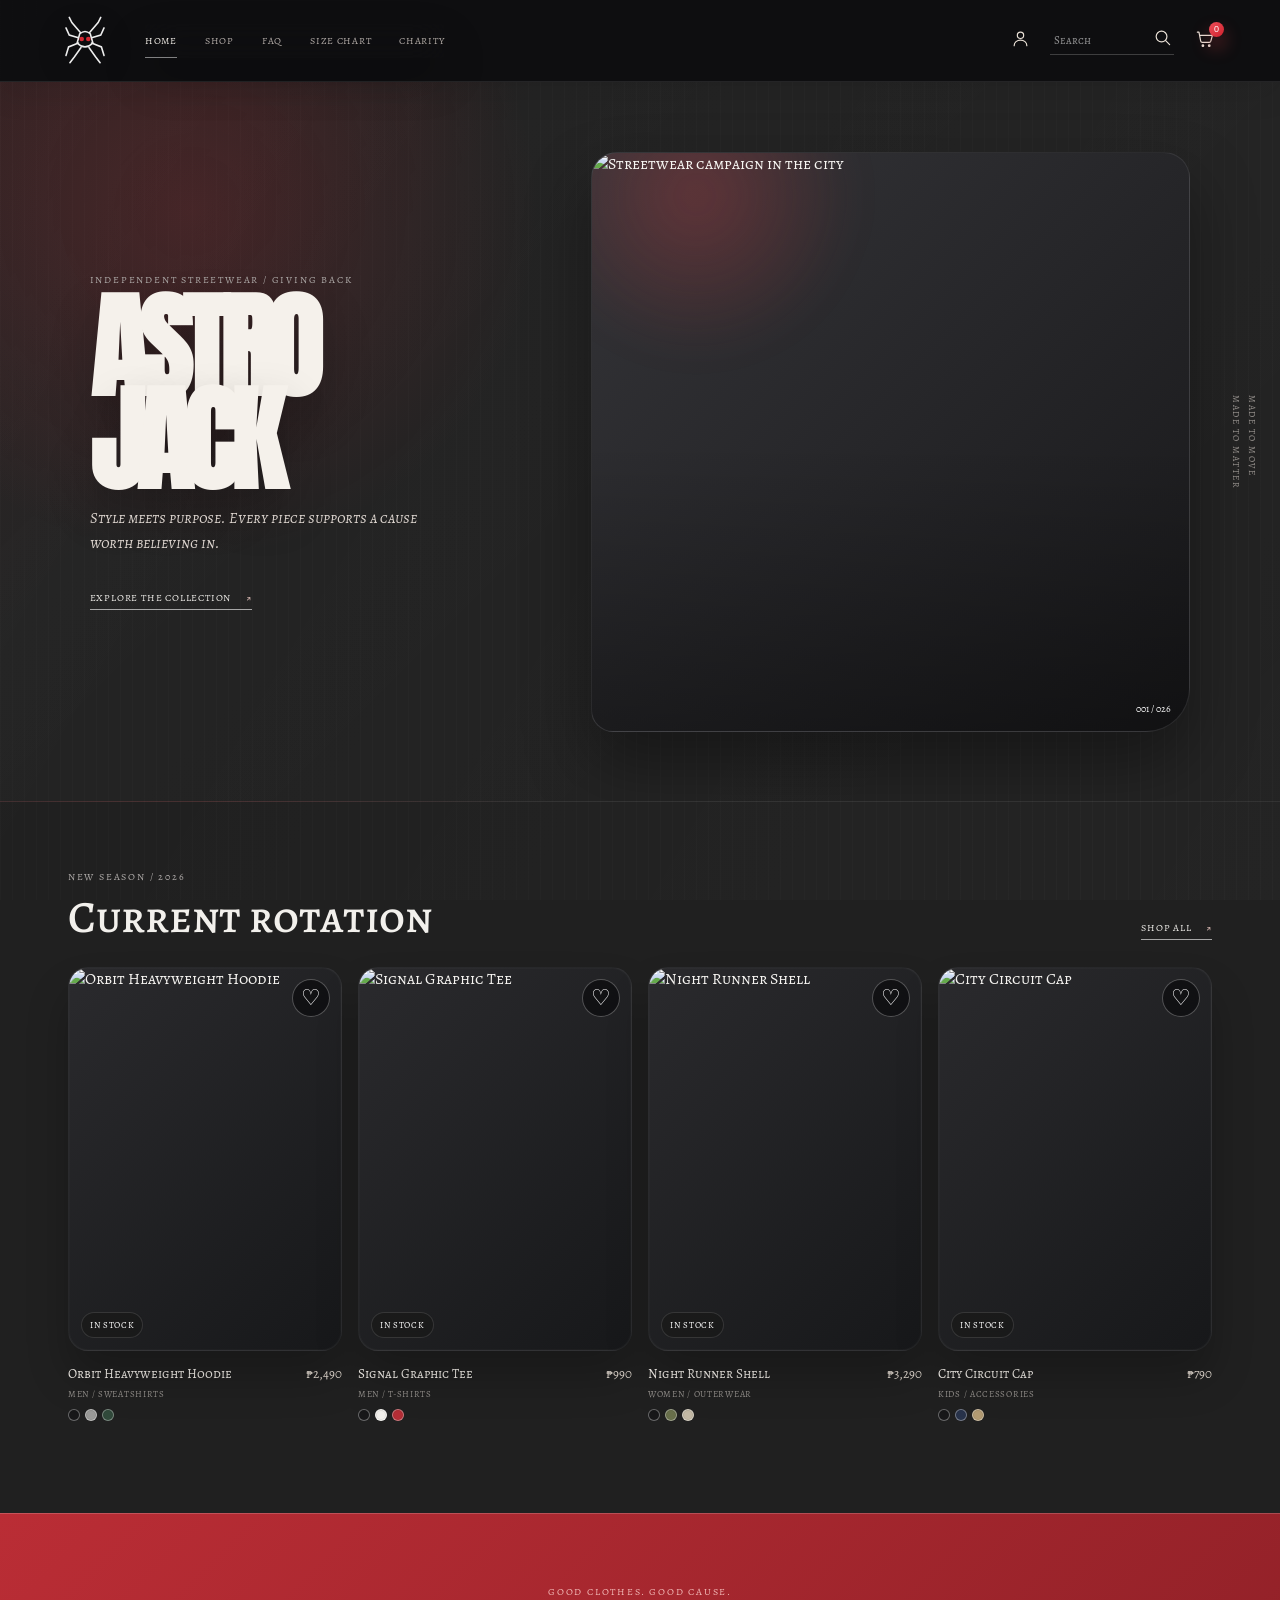
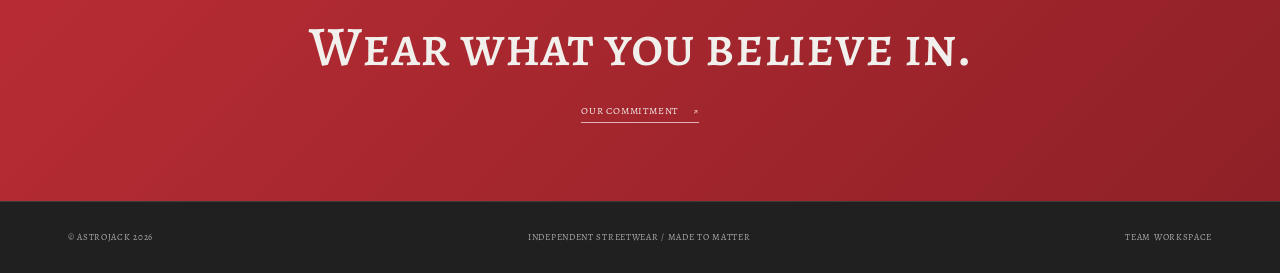
==== astrojack-storefront/index.html @ 06114959 "Add Astrojack storefront under dedicated folder Preserve the existing main-branch app while adding t" ====
<!DOCTYPE html>
<html lang="en">
<head>
  <meta charset="UTF-8">
  <meta name="viewport" content="width=device-width, initial-scale=1.0">
  <meta name="theme-color" content="#171719">
  <title>Astrojack — Independent streetwear</title>
  <link rel="preconnect" href="https://fonts.googleapis.com">
  <link rel="preconnect" href="https://fonts.gstatic.com" crossorigin>
  <link href="https://fonts.googleapis.com/css2?family=Alegreya+SC:ital,wght@0,400;0,500;0,700;1,400;1,500&family=Anton&display=swap" rel="stylesheet">
  <link rel="stylesheet" href="style.css">
</head>
<body data-app-mode="customer">
  <div id="app"></div>
  <script src="script.js"></script>
</body>
</html>
---- astrojack-storefront/style.css ----
/* ═══════════════════════════════════════════════════
   ASTROJACK — style.css
   Font: Alegreya SC (Google Fonts) + Anton (headings)
   Layout: refined contemporary storefront styling
═══════════════════════════════════════════════════ */

:root {
  --bg: #0d0d0f;
  --bg-deep: #08090a;
  --panel: rgba(24, 24, 26, 0.9);
  --panel-strong: #1a1a1c;
  --panel-soft: #212124;
  --line: rgba(255, 255, 255, 0.09);
  --line-strong: rgba(255, 255, 255, 0.18);
  --text: #f5f1eb;
  --muted: #b3aca7;
  --muted-strong: #e9e0d6;
  --accent: #de3e44;
  --accent-soft: #f1b7b0;
  --chip: #2b2a2d;
  --shadow: rgba(0, 0, 0, 0.35);
  --glow: rgba(222, 62, 68, 0.22);
}

/* ── RESET ──────────────────────────────────────── */
*, *::before, *::after {
  box-sizing: border-box;
  margin: 0;
  padding: 0;
}

html {
  scroll-behavior: smooth;
}

body {
  background:
    radial-gradient(circle at 12% 0%, rgba(222, 62, 68, 0.18), transparent 26%),
    radial-gradient(circle at 86% 12%, rgba(255,255,255,0.08), transparent 18%),
    linear-gradient(180deg, #0b0c0f 0%, #141517 36%, #111214 100%);
  color: var(--text);
  font-family: 'Alegreya SC', Georgia, serif;
  overflow-x: hidden;
}

img {
  display: block;
  max-width: 100%;
}

a {
  color: inherit;
  text-decoration: none;
}

button, input, select, textarea {
  font: inherit;
}

button:focus-visible, input:focus-visible, select:focus-visible, textarea:focus-visible {
  outline: 2px solid rgba(255,255,255,0.9);
  outline-offset: 3px;
}

body::before {
  content: "";
  position: fixed;
  inset: 0;
  background:
    linear-gradient(120deg, rgba(255,255,255,0.02), transparent 30%, rgba(255,255,255,0.02)),
    repeating-linear-gradient(
      90deg,
      rgba(255,255,255,0.015),
      rgba(255,255,255,0.015) 1px,
      transparent 1px,
      transparent 12px
    );
  pointer-events: none;
  mix-blend-mode: screen;
}

/* ── NAV ─────────────────────────────────────────
   Fixed bar, inner content centred at 1438px.     */
nav {
  position: fixed;
  inset: 0 0 auto 0;
  z-index: 999;
  background: rgba(16, 16, 18, 0.82);
  backdrop-filter: blur(18px);
  -webkit-backdrop-filter: blur(18px);
  border-bottom: 1px solid rgba(255,255,255,0.06);
  box-shadow: 0 20px 45px rgba(0, 0, 0, 0.18);
  height: 110px;
  display: flex;
  align-items: center;
  justify-content: center;
}

.nav-inner {
  width: 100%;
  max-width: 1438px;
  padding: 0 clamp(16px, 3vw, 48px);
  display: flex;
  align-items: center;
  gap: clamp(8px, 1.5vw, 24px);
}

/* Rabbit SVG logo */
.nav-logo { flex-shrink: 0; line-height: 0; }
.rabbit   { width: clamp(52px, 5.5vw, 76px); height: auto; }

/* Nav links */
.nav-links {
  display: flex;
  align-items: center;
  gap: clamp(8px, 1.8vw, 32px);
  list-style: none;
  margin-left: clamp(8px, 2vw, 28px);
}

.nav-links a {
  color: #d0d0d0;
  text-decoration: none;
  font-family: 'Alegreya SC', serif;
  font-weight: 500;
  font-size: clamp(11px, 0.95vw, 13px);
  letter-spacing: 0.06em;
  text-transform: uppercase;
  white-space: nowrap;
  transition: color 0.18s;
}

.nav-links a:hover { color: #fff; }

/* Gap between FAQ and Size Chart (matches design) */
.nl-gap { margin-left: clamp(4px, 1.5vw, 20px); }

/* Nav icons */
.nav-icons {
  display: flex;
  align-items: center;
  gap: 18px;
  margin-left: auto;
}

.nav-icons svg {
  width: 21px;
  height: 21px;
  stroke: #bbb;
  fill: none;
  stroke-width: 1.6;
  stroke-linecap: round;
  stroke-linejoin: round;
  cursor: pointer;
  transition: stroke 0.18s;
}

.nav-icons svg:hover { stroke: #fff; }

/* ── PAGE 1 — HERO ───────────────────────────────
   Full viewport. Text top-left. Socials bottom-right. */
.p-hero {
  min-height: 100dvh;
  background: #2b2b2b;
  display: flex;
  flex-direction: column;
  padding-top: 110px;
}

.hero-body {
  flex: 1;
  display: flex;
  flex-direction: column;
  justify-content: flex-start;
  align-items: flex-start;
  width: 100%;
  max-width: 1438px;
  margin: 0 auto;
  padding: clamp(26px, 4vh, 52px) clamp(20px, 3.5vw, 64px) 0;
}

/* ASTROJACK heading */
.site-title {
  font-family: 'Anton', sans-serif;
  font-size: clamp(74px, 12vw, 430px);
  letter-spacing: -0.08em;
  color: #ffffff;
  text-transform: uppercase;
  line-height: 0.72;
  margin: 0 0 18px;
  text-shadow: 0 18px 32px rgba(0,0,0,0.22);
  width: 100%;
  max-width: 1200px;
  filter: drop-shadow(0 0 18px rgba(255,255,255,0.06));
}

/* Italic body copy */
.tagline {
  font-family: 'Alegreya SC', serif;
  font-style: italic;
  font-weight: 400;
  font-size: clamp(11px, 1vw, 13px);
  color: #c0c0c0;
  line-height: 1.85;
  max-width: 430px;
  letter-spacing: 0.03em;
  margin: 0 0 clamp(18px, 3vh, 36px);
  opacity: 0.92;
}

/* Search input */
.search-box input {
  background: transparent;
  border: 1px solid #bbb;
  color: #fff;
  font-family: 'Alegreya SC', serif;
  font-weight: 400;
  font-size: 13px;
  letter-spacing: 0.07em;
  padding: 9px 18px;
  width: 210px;
  outline: none;
  transition: border-color 0.2s;
}

.search-box input::placeholder { color: #777; }
.search-box input:focus        { border-color: #fff; }

/* Social icons row — bottom right */
.hero-foot {
  width: 100%;
  max-width: 1438px;
  margin: 0 auto;
  padding: 0 clamp(20px, 3.5vw, 64px) clamp(24px, 4vh, 52px);
  display: flex;
  justify-content: flex-end;
  align-items: center;
}

.socials {
  display: flex;
  align-items: center;
  gap: 10px;
}

.soc {
  width: 34px;
  height: 34px;
  border-radius: 50%;
  border: 1.5px solid #555;
  display: flex;
  align-items: center;
  justify-content: center;
  cursor: pointer;
  transition: border-color 0.18s;
}

.soc:hover { border-color: #ddd; }

.soc svg {
  width: 14px;
  height: 14px;
  fill: #999;
  transition: fill 0.18s;
}

.soc:hover svg { fill: #fff; }

/* ── PAGE 2 — PRODUCT GRID ───────────────────────
   Full viewport, centred grid.                    */
.p-grid {
  min-height: 100dvh;
  background: linear-gradient(180deg, #1d1d1f 0%, #222326 100%);
  display: flex;
  align-items: center;
  justify-content: center;
  padding: clamp(18px, 4vw, 58px) clamp(12px, 3vw, 44px) clamp(30px, 5vw, 58px);
}

.grid-wrap {
  width: 100%;
  max-width: 1438px;
  display: flex;
  flex-direction: column;
  gap: 10px;
}

/* Top grid: 3-col × 2-row */
.top-grid {
  display: grid;
  grid-template-columns: 1fr 1fr 1.08fr;
  grid-template-rows: clamp(200px, 22vw, 322px) clamp(200px, 22vw, 322px);
  gap: 10px;
}

/* Card positions */
.c-all    { grid-column: 1 / 3; grid-row: 1; }   /* wide top-left  */
.c-new    { grid-column: 3;     grid-row: 1 / 3; } /* tall right     */
.c-hoodie { grid-column: 1;     grid-row: 2; }    /* bottom-left    */
.c-access { grid-column: 2;     grid-row: 2; }    /* bottom-mid     */

/* Bottom banner: 3 equal columns */
.bot-grid {
  display: grid;
  grid-template-columns: 1fr 1fr 1fr;
  gap: 4px;
  height: clamp(130px, 14vw, 215px);
}

/* ── CARD ────────────────────────────────────── */
.card {
  position: relative;
  overflow: hidden;
  background: linear-gradient(135deg, rgba(35,35,38,0.9), rgba(19,19,22,0.95));
  cursor: pointer;
  border: 1px solid rgba(255,255,255,0.05);
  border-radius: 18px;
  box-shadow: 0 26px 40px rgba(0,0,0,0.18);
}

/* Upload label covers the whole card */
.card-lbl {
  position: absolute;
  inset: 0;
  display: flex;
  flex-direction: column;
  align-items: center;
  justify-content: center;
  gap: 7px;
  cursor: pointer;
  z-index: 2;
  transition: opacity 0.3s;
}

.card-lbl input[type="file"] { display: none; }

.up-ring {
  width: 38px;
  height: 38px;
  border: 1.5px dashed #3d3d3d;
  border-radius: 50%;
  display: flex;
  align-items: center;
  justify-content: center;
  transition: border-color 0.2s;
}

.card:hover .up-ring { border-color: #777; }

.up-ring svg {
  width: 15px;
  height: 15px;
  stroke: #4a4a4a;
  fill: none;
  stroke-width: 2;
  stroke-linecap: round;
  transition: stroke 0.2s;
}

.card:hover .up-ring svg { stroke: #bbb; }

.up-txt {
  font-family: 'Alegreya SC', serif;
  font-weight: 400;
  font-size: 10px;
  letter-spacing: 0.12em;
  color: #3d3d3d;
  text-transform: uppercase;
  transition: color 0.2s;
}

.card:hover .up-txt { color: #777; }

/* Uploaded photo */
.card-photo {
  position: absolute;
  inset: 0;
  width: 100%;
  height: 100%;
  object-fit: cover;
  z-index: 1;
  display: none;
  transition: transform 0.5s ease;
}

.card:hover .card-photo { transform: scale(1.05); }

/* Text overlay */
.card-ov {
  position: absolute;
  bottom: 0; left: 0; right: 0;
  padding: clamp(18px, 2.5vw, 32px) clamp(12px, 1.5vw, 22px) clamp(12px, 1.5vw, 18px);
  background: linear-gradient(to top, rgba(0, 0, 0, 0.82), transparent);
  z-index: 3;
  pointer-events: none;
}
.card:hover {
  transform: translateY(-4px);
  box-shadow: 0 30px 52px rgba(0,0,0,0.24);
}

.card-ov h3 {
  font-family: 'Anton', sans-serif;
  font-size: clamp(14px, 1.7vw, 22px);
  color: #fff;
  text-transform: uppercase;
  letter-spacing: 0.07em;
  line-height: 1;
  margin-bottom: 5px;
}

.card-ov p {
  font-family: 'Alegreya SC', serif;
  font-weight: 400;
  font-size: clamp(8px, 0.7vw, 10px);
  color: rgba(255, 255, 255, 0.5);
  letter-spacing: 0.13em;
  text-transform: uppercase;
  pointer-events: auto;
}

.card-ov p a { color: inherit; text-decoration: none; }
.card-ov p a:hover { color: #fff; }

/* ── RESPONSIVE ──────────────────────────────── */
@media (max-width: 820px) {
  nav       { height: 72px; }
  .p-hero   { padding-top: 72px; }
  .rabbit   { width: 48px; }
  .nl-gap   { display: none; }

  .top-grid {
    grid-template-columns: 1fr 1fr;
    grid-template-rows: 190px 190px 190px;
  }
  .c-all    { grid-column: 1 / 3; grid-row: 1; }
  .c-new    { grid-column: 1 / 3; grid-row: 2; }
  .c-hoodie { grid-column: 1;     grid-row: 3; }
  .c-access { grid-column: 2;     grid-row: 3; }
  .bot-grid { height: 140px; }
}

@media (max-width: 540px) {
  .nav-links { display: none; }

  .top-grid {
    grid-template-columns: 1fr;
    grid-template-rows: repeat(4, 185px);
  }
  .c-all    { grid-column: 1; grid-row: 1; }
  .c-new    { grid-column: 1; grid-row: 2; }
  .c-hoodie { grid-column: 1; grid-row: 3; }
  .c-access { grid-column: 1; grid-row: 4; }

  .bot-grid { grid-template-columns: 1fr; height: auto; }
  .bot-grid .card { height: 150px; }
}

/* ── STORE APP ────────────────────────────────── */
body > nav,
body > .p-hero,
body > .p-grid { display: none; }

body { background: #202020; color: #f2f0ec; font-family: 'Alegreya SC', Georgia, serif; }
button, input, select, textarea { font: inherit; }
button { color: inherit; }
button:focus-visible, input:focus-visible, select:focus-visible, textarea:focus-visible { outline: 2px solid #d52932; outline-offset: 3px; }
#app { min-height: 100vh; }
.store-header {
  height: 82px;
  padding: 0 clamp(18px, 5vw, 78px);
  display: flex;
  align-items: center;
  gap: 36px;
  border-bottom: 1px solid var(--line);
  background: rgba(13, 13, 15, 0.9);
  box-shadow: 0 14px 30px rgba(0,0,0,0.08);
  position: sticky;
  top: 0;
  z-index: 20;
}
.logo-button, .main-nav button, .icon-button, .menu-toggle { border: 0; background: transparent; cursor: pointer; }
.logo-button { width: 45px; flex: 0 0 45px; padding: 0; line-height: 0; }
.spider-mark { width: 42px; height: 54px; filter: drop-shadow(0 8px 18px rgba(0,0,0,0.2)); }
.main-nav { position: static; inset: auto; z-index: auto; width: auto; height: auto; border: 0; background: transparent; justify-content: flex-start; display: flex; align-items: center; gap: clamp(14px, 2.2vw, 34px); }
.main-nav button, .site-footer, .eyebrow, .product-subtitle, .filter-chip, .type-filter, .form-label, .availability, .fine-print, .result-count, .admin-date, .stats-row article span, table, .site-footer button { text-transform: uppercase; font-size: 10px; letter-spacing: .7px; }
.main-nav button {
  color: var(--muted);
  padding: 10px 0;
  border-bottom: 1px solid transparent;
  transition: color .2s ease, transform .2s ease, opacity .2s ease, border-color .2s ease;
}
.main-nav button:hover, .main-nav button:focus-visible { color: var(--text); transform: translateY(-1px); opacity: 1; }
.main-nav button.active {
  color: var(--text);
  border-color: rgba(255,255,255,0.48);
  opacity: 1;
}
.header-tools { margin-left: auto; display: flex; align-items: center; gap: 18px; }
.icon-button { position: relative; width: 24px; height: 28px; padding: 2px; color: var(--muted-strong); transition: color .2s ease, transform .2s ease; }
.icon-button:hover { color: var(--text); transform: translateY(-1px); }
.icon-button svg { width: 19px; height: 19px; fill: none; stroke: currentColor; stroke-width: 1.5; stroke-linecap: round; stroke-linejoin: round; }
.cart-trigger span { position: absolute; top: -5px; right: -8px; min-width: 15px; height: 15px; display: grid; place-items: center; border-radius: 50%; background: linear-gradient(135deg, #ef4f5a, #cf212d); color: white; font: 9px Arial, sans-serif; box-shadow: 0 10px 18px rgba(222, 62, 68, 0.45); }
.header-search { display: flex; align-items: center; border-bottom: 1px solid rgba(255,255,255,0.2); }
.header-search input { width: 100px; border: 0; outline: 0; background: transparent; color: white; padding: 6px 4px; font-size: 11px; }
.header-search input::placeholder { color: rgba(255,255,255,0.56); }
.menu-toggle { display: none; font-size: 19px; }
.home-hero {
  position: relative;
  min-height: min(720px, calc(100svh - 82px));
  padding: 68px clamp(22px, 7vw, 104px);
  display: grid;
  grid-template-columns: minmax(0, 0.9fr) minmax(320px, 1.2fr);
  align-items: center;
  gap: clamp(28px, 4vw, 54px);
  overflow: hidden;
  background:
    radial-gradient(circle at 15% 18%, rgba(183, 44, 53, 0.2), transparent 28%),
    linear-gradient(135deg, rgba(185, 35, 42, 0.08), rgba(255,255,255,0.02) 28%, rgba(255,255,255,0));
  border-bottom: 1px solid rgba(255,255,255,0.06);
}
.hero-copy {
  position: relative;
  z-index: 2;
  padding: 28px 0;
  max-width: 520px;
}
.eyebrow {
  color: #b1adab;
  margin-bottom: 18px;
  font-size: 10px;
  letter-spacing: 0.18em;
  text-transform: uppercase;
}
.home-hero h1 {
  display: block;
  font-family: 'Anton', Impact, sans-serif;
  font-size: clamp(5rem, 9vw, 12rem);
  line-height: 0.75;
  letter-spacing: -0.07em;
  margin: 0 0 22px;
  text-transform: uppercase;
  text-shadow: 0 22px 48px rgba(0,0,0,0.24);
  color: #f5f1eb;
}
.home-hero h1 br {
  display: block;
  content: "";
  margin: 0 0 0.06em;
}
.hero-tagline {
  max-width: 360px;
  font: italic 15px/1.7 'Alegreya SC', Georgia, serif;
  color: #ddd5cf;
  margin-bottom: 28px;
}
.hero-image {
  height: min(580px, 67vh);
  min-height: 380px;
  position: relative;
  overflow: hidden;
  background: linear-gradient(135deg, rgba(52,52,56,1), rgba(24,24,26,1));
  border-radius: 26px 26px 44px 22px;
  box-shadow: 0 32px 64px rgba(0,0,0,0.34);
  border: 1px solid rgba(255,255,255,0.08);
  transform: translateY(0);
}
.hero-image::before {
  content: "";
  position: absolute;
  inset: -20% auto auto -10%;
  width: 55%;
  height: 55%;
  border-radius: 50%;
  background: radial-gradient(circle, rgba(222, 62, 68, 0.28), transparent 70%);
  filter: blur(18px);
  z-index: 0;
}
.hero-image::after { content: ''; position: absolute; inset: 50% 0 0; background: linear-gradient(transparent, rgba(0,0,0,.3)); pointer-events: none; }
.hero-image img { width: 100%; height: 100%; object-fit: cover; object-position: center 42%; filter: saturate(.78) contrast(1.05); }
.image-index { position: absolute; z-index: 1; right: 18px; bottom: 16px; color: #fff; font-size: 10px; }
.hero-side-note { position: absolute; right: 20px; top: 50%; writing-mode: vertical-rl; transform: translateY(-50%); font-size: 9px; line-height: 1.8; letter-spacing: 1.5px; color: #96918d; }
.text-link {
  padding: 0 0 5px;
  border: 0;
  border-bottom: 1px solid rgba(255,255,255,0.6);
  background: transparent;
  color: #f2f0ec;
  text-transform: uppercase;
  font-size: 10px;
  letter-spacing: .8px;
  cursor: pointer;
  transition: opacity .2s ease, transform .2s ease, border-color .2s ease;
}
.text-link:hover { opacity: 1; transform: translateX(3px); border-color: rgba(255,255,255,0.9); }
.text-link span { margin-left: 12px; color: #ffd9d1; }
.collection-preview, .shop-section, .admin-page { padding: 68px clamp(20px, 5.3vw, 78px) 92px; }
.section-heading { display: flex; align-items: end; justify-content: space-between; gap: 20px; margin-bottom: 27px; }
.section-heading h1, .section-heading h2, .narrow-page h1, .detail-info h1 { font: 500 clamp(28px, 3.5vw, 48px)/1.05 'Alegreya SC', Georgia, serif; letter-spacing: 0; }
.section-heading .eyebrow { margin-bottom: 10px; }
.product-grid { display: grid; grid-template-columns: repeat(4, minmax(0, 1fr)); gap: 26px 16px; }
.product-card { min-width: 0; transition: transform .25s ease; }
.product-card:hover { transform: translateY(-4px); }
.product-card { position: relative; }
.favorite-toggle { position: absolute; z-index: 2; top: 12px; right: 12px; width: 38px; height: 38px; display: grid; place-items: center; border: 1px solid rgba(255,255,255,.28); border-radius: 50%; background: rgba(13,13,15,.76); color: white; font: 22px/1 Arial, sans-serif; cursor: pointer; backdrop-filter: blur(8px); transition: background .2s ease, transform .2s ease, color .2s ease; }
.favorite-toggle:hover { transform: scale(1.08); }
.favorite-toggle.active { color: #ff8587; }
.card-colors { display: flex; gap: 5px; margin-top: 9px; }
.card-colors .color-swatch { width: 12px; height: 12px; }
.product-image {
  height: clamp(220px, 30vw, 440px);
  display: block;
  position: relative;
  overflow: hidden;
  padding: 0;
  border: 1px solid rgba(255,255,255,0.06);
  background: linear-gradient(135deg, #2a2a2d, #17181a);
  cursor: pointer;
  width: 100%;
  text-align: left;
  border-radius: 20px;
  box-shadow: 0 26px 42px rgba(0,0,0,0.23), inset 0 0 0 1px rgba(255,255,255,0.02);
}
.product-image img { width: 100%; height: 100%; object-fit: cover; transition: transform .5s ease, filter .5s ease; filter: saturate(.78) contrast(1.03); }
.product-card:hover .product-image img { transform: scale(1.045); filter: saturate(1) contrast(1.06); }
.stock-flag { position: absolute; left: 12px; bottom: 12px; color: white; background: rgba(25,25,25,.8); padding: 6px 8px; font-size: 9px; text-transform: uppercase; letter-spacing: .7px; border: 1px solid rgba(255,255,255,0.12); border-radius: 999px; backdrop-filter: blur(4px); }
.stock-flag.sold-out { color: #ff8787; }
.product-caption { display: flex; justify-content: space-between; gap: 8px; align-items: baseline; margin-top: 14px; font-size: 13px; }
.product-name {
  padding: 0;
  border: 0;
  background: none;
  text-align: left;
  cursor: pointer;
  color: var(--text);
  font-size: 1.02em;
  transition: color .2s ease, opacity .2s ease;
}
.product-name:hover, .product-name:focus-visible { color: var(--muted-strong); }
.product-caption > span { white-space: nowrap; color: var(--muted-strong); }
.product-subtitle { margin-top: 5px; color: #94908c; font-size: 9px; }
.cause-strip { padding: 72px 20px 78px; background: linear-gradient(135deg, #ba2d35 0%, #8f2027 100%); text-align: center; box-shadow: inset 0 1px 0 rgba(255,255,255,0.18); }
.cause-strip .eyebrow { color: #f2b9b7; }
.cause-strip h2 { font: 500 clamp(30px, 5vw, 56px)/1.1 'Alegreya SC', Georgia, serif; margin: 14px 0 20px; }
.cause-strip .text-link { border-color: rgba(255,255,255,.65); }
.site-footer { min-height: 72px; padding: 20px clamp(20px, 5.3vw, 78px); border-top: 1px solid #3b3b3b; display: flex; align-items: center; justify-content: space-between; gap: 14px; color: #aaa; font-size: 9px; }
.site-footer button { padding: 0; border: 0; background: transparent; cursor: pointer; }
.shop-section { min-height: 70vh; }
.result-count { color: #aaa; }
.filter-row { display: flex; align-items: center; justify-content: space-between; gap: 20px; padding: 14px 0; margin-bottom: 18px; border-top: 1px solid rgba(255,255,255,0.12); border-bottom: 1px solid rgba(255,255,255,0.12); }
.filter-group { display: flex; gap: 7px; flex-wrap: wrap; }
.shop-controls { display: flex; align-items: center; justify-content: flex-end; gap: 12px; flex-wrap: wrap; }
.filter-chip {
  padding: 8px 12px;
  border: 1px solid rgba(255,255,255,0.1);
  background: transparent;
  color: #aaa;
  cursor: pointer;
  border-radius: 999px;
  transition: all .2s ease;
}
.stock-filter { display: flex; align-items: center; gap: 7px; color: #aaa; font-size: 10px; text-transform: uppercase; letter-spacing: .7px; cursor: pointer; }
.stock-filter input { accent-color: #df4148; }
.filter-chip:hover { border-color: rgba(255,255,255,0.3); color: #fff; }
.filter-chip.active {
  border-color: rgba(255,255,255,0.55);
  background: linear-gradient(135deg, rgba(255,255,255,0.08), rgba(222,62,68,0.08));
  color: #fff;
  box-shadow: inset 0 1px 0 rgba(255,255,255,0.15);
}
.type-filter { color: #a8a8a8; display: flex; align-items: center; gap: 10px; white-space: nowrap; }
.type-filter select, .checkout-panel select, table select { border: 1px solid #555; background: #252525; color: #eee; padding: 8px 22px 8px 10px; border-radius: 8px; }
.detail-layout {
  display: grid;
  grid-template-columns: minmax(0, 1.25fr) minmax(320px, .75fr);
  gap: clamp(30px, 7vw, 96px);
  padding: 50px clamp(20px, 8vw, 118px) 90px;
  align-items: center;
}
.detail-gallery {
  display: block;
}
.detail-gallery img {
  display: block;
  width: 100%;
  height: min(72vw, 720px);
  max-height: 720px;
  object-fit: cover;
  background: #292929;
  border-radius: 22px;
  box-shadow: 0 24px 42px rgba(0,0,0,0.28);
  border: 1px solid rgba(255,255,255,0.06);
}
.detail-info { max-width: 480px; padding-top: 22px; }
.back-link { background: none; border: 0; padding: 0; margin-bottom: 50px; color: #b9b5b1; cursor: pointer; font-size: 11px; transition: color .2s ease; }
.back-link:hover { color: var(--text); }
.detail-info h1 { margin-bottom: 12px; }
.detail-price { font-size: 16px; }
.detail-description { margin: 24px 0; max-width: 370px; color: #bdb9b5; line-height: 1.75; font-size: 13px; }
.form-label { margin-bottom: 10px; }
.size-options { display: flex; flex-wrap: wrap; gap: 7px; }
.size-option { min-width: 42px; height: 40px; border: 1px solid #555; background: transparent; cursor: pointer; }
.size-option.active { border-color: #f2f0ec; background: #f2f0ec; color: #222; }
.color-options { display: flex; flex-wrap: wrap; gap: 9px; margin: 0 0 22px; }
.color-option { min-height: 38px; display: inline-flex; align-items: center; gap: 8px; padding: 6px 10px; border: 1px solid #555; background: transparent; color: #c9c5c1; cursor: pointer; font-size: 11px; }
.color-option:hover, .color-option.active { border-color: #f2f0ec; color: #fff; }
.color-option.active { background: rgba(255,255,255,.06); }
.color-swatch { width: 17px; height: 17px; display: block; border-radius: 50%; background: var(--swatch-color); border: 1px solid rgba(255,255,255,.35); box-shadow: inset 0 0 0 1px rgba(0,0,0,.08); }
.availability { margin: 16px 0; color: #b9b5b1; }
.availability.unavailable { color: #ef7777; }
.primary-button {
  width: 100%;
  min-height: 48px;
  border: 0;
  padding: 13px 18px;
  background: linear-gradient(135deg, #f3ede7 0%, #c56d5d 35%, #b62a32 100%);
  color: #1a1818;
  display: flex;
  justify-content: space-between;
  align-items: center;
  cursor: pointer;
  text-transform: uppercase;
  font-size: 11px;
  letter-spacing: .7px;
  border-radius: 12px;
  box-shadow: 0 16px 22px rgba(190, 52, 63, 0.3);
  transition: transform .2s ease, box-shadow .2s ease, filter .2s ease;
}
.primary-button:hover { transform: translateY(-1px); box-shadow: 0 18px 28px rgba(0,0,0,0.22); filter: brightness(1.02); }
.primary-button:disabled { opacity: .45; cursor: not-allowed; }
.product-notes { margin-top: 30px; border-top: 1px solid #484848; }
.product-notes details, .content-page details { border-bottom: 1px solid #484848; padding: 14px 0; }
.product-notes summary, .content-page summary { cursor: pointer; text-transform: uppercase; font-size: 10px; letter-spacing: .8px; }
.product-notes details p, .content-page details p { color: #b8b4b0; font-size: 12px; line-height: 1.8; padding: 12px 0 4px; }
.checkout-layout { display: grid; grid-template-columns: minmax(0, 1.2fr) minmax(300px, .8fr); gap: clamp(30px, 8vw, 120px); padding: 64px clamp(20px, 7vw, 100px) 100px; }
.checkout-layout h1 { font: 500 38px/1.1 'Alegreya SC', Georgia, serif; margin: 8px 0 32px; }
.checkout-layout h1 .muted { font-size: 16px; }
.cart-item { display: grid; grid-template-columns: 100px 1fr auto; gap: 17px; padding: 16px 0; border-top: 1px solid #444; }
.cart-item img { width: 100px; height: 120px; object-fit: cover; }
.cart-item-info h2 { font-size: 15px; font-weight: 500; }
.cart-item-info p { color: #aaa; font-size: 11px; margin-top: 5px; }
.cart-item > strong { font-size: 13px; }
.quantity-control { display: flex; align-items: center; gap: 12px; margin-top: 18px; }
.quantity-control button { width: 26px; height: 26px; border: 1px solid #555; background: transparent; cursor: pointer; }
.quantity-control .remove-button { width: auto; border: 0; color: #aaa; font-size: 10px; text-decoration: underline; }
.checkout-panel { align-self: start; padding: 22px; border: 1px solid #4b4b4b; }
.checkout-panel h2 { font-size: 17px; margin-bottom: 18px; font-weight: 500; }
.checkout-panel form > label, .inline-form label { display: grid; gap: 6px; margin-bottom: 13px; color: #c9c5c1; font-size: 10px; text-transform: uppercase; letter-spacing: .5px; }
.checkout-panel input, .checkout-panel textarea, .checkout-panel select, .inline-form input { width: 100%; border: 1px solid #555; border-radius: 0; background: #252525; color: #eee; padding: 10px; resize: vertical; }
.checkout-panel select option:disabled { color: #777; }
.payment-note { margin: -3px 0 14px; color: #b9b5b1; font-size: 11px; line-height: 1.6; }
.checkout-panel .primary-button[aria-busy="true"] { opacity: .65; cursor: wait; }
.total-row { display: flex; justify-content: space-between; padding: 12px 0; border-top: 1px solid #454545; font-size: 12px; }
.fine-print { text-transform: none; color: #999; font-size: 10px; line-height: 1.6; margin-top: 13px; letter-spacing: 0; }
.narrow-page { width: min(760px, calc(100% - 40px)); min-height: 65vh; margin: 0 auto; padding: 76px 0 100px; }
.narrow-page h1 { margin: 8px 0 20px; }
.muted { color: #aaa; }
.inline-form { display: grid; grid-template-columns: 1fr auto; align-items: end; gap: 14px; margin: 28px 0; }
.tracking-form { display: grid; grid-template-columns: 1fr 1fr; gap: 14px; margin: 30px 0; }
.tracking-form label, .admin-login-card label { display: grid; gap: 7px; color: #c9c5c1; font-size: 10px; letter-spacing: .5px; text-transform: uppercase; }
.tracking-form input, .admin-login-card input { width: 100%; min-height: 44px; border: 1px solid #555; background: #252525; color: #eee; padding: 10px; }
.tracking-form .primary-button { grid-column: 1 / -1; }
.inline-form .primary-button { width: auto; min-width: 140px; justify-content: center; }
.order-history { border-top: 1px solid #454545; }
.history-order { display: grid; grid-template-columns: 1fr auto auto; gap: 8px 20px; align-items: center; padding: 17px 0; border-bottom: 1px solid #454545; }
.history-order p { color: #aaa; font-size: 11px; margin-top: 5px; }
.history-items { grid-column: 1 / -1; }
.status-pill { text-transform: uppercase; font-size: 9px; padding: 5px 8px; border: 1px solid #777; }
.status-pill.processing { border-color: #bd8e3e; color: #e1b45f; }
.status-pill.shipped { border-color: #5e9972; color: #8dcc9f; }
.content-page h1 { margin-bottom: 20px; }
.content-page .muted { line-height: 1.7; margin: 16px 0 28px; }
.content-page table, .admin-page table { border-collapse: collapse; width: 100%; text-align: left; }
.content-page td, .content-page th, .admin-page td, .admin-page th { padding: 12px 10px; border-bottom: 1px solid #444; }
.content-page th, .admin-page th { color: #aaa; font-weight: 400; }
.charity-page { min-height: 74vh; padding: 90px clamp(22px, 12vw, 180px); background: linear-gradient(110deg, #252525, #1c1c1c 68%, #302021); }
.charity-page h1 { font: 500 clamp(42px, 7vw, 88px)/.98 'Anton', Impact, sans-serif; margin: 22px 0; }
.charity-page > p:not(.eyebrow) { max-width: 470px; color: #c2bfbc; line-height: 1.8; }
.charity-pledge { display: flex; gap: 24px; align-items: center; margin: 42px 0; padding: 18px 0; max-width: 500px; border-top: 1px solid #555; border-bottom: 1px solid #555; }
.charity-pledge span { color: #e97074; font-size: 10px; text-transform: uppercase; }
.charity-pledge strong { font-size: 18px; font-weight: 500; }
.admin-page { min-height: 75vh; }
.admin-page .section-heading h1 { font-size: 42px; }
.admin-mode { background: #171719; }
.admin-header { border-bottom-color: rgba(222,62,68,.35); }
.admin-brand { display: grid; gap: 5px; text-transform: uppercase; letter-spacing: .12em; }
.admin-brand span { color: #aaa; font-size: 9px; }
.admin-brand strong { font-size: 11px; font-weight: 500; }
.admin-store-link { margin-left: auto; color: var(--muted-strong); font-size: 10px; letter-spacing: .08em; text-transform: uppercase; }
.admin-store-link span { margin-left: 8px; color: var(--accent-soft); }
.admin-intro { display: flex; align-items: end; justify-content: space-between; gap: 20px; padding: 8px 0 24px; border-bottom: 1px solid var(--line-strong); }
.admin-intro h1 { font: 500 clamp(34px, 4vw, 52px)/1.05 'Alegreya SC', Georgia, serif; }
.admin-intro > div:first-child > p:last-child { margin-top: 10px; color: var(--muted); font-size: 12px; }
.admin-context { display: flex; align-items: center; gap: 16px; }
.admin-badge { padding: 8px 10px; border: 1px solid rgba(222,62,68,.45); color: #f0b5b4; font-size: 9px; letter-spacing: .1em; text-transform: uppercase; white-space: nowrap; }
.admin-date { color: var(--muted); white-space: nowrap; }
.admin-notice { margin: 16px 0 0; color: #a9a19d; font-size: 10px; letter-spacing: .03em; }
.admin-footer { border-top-color: rgba(222,62,68,.25); }
.admin-footer a { color: var(--muted-strong); }
.admin-login-page { min-height: calc(100vh - 154px); display: grid; place-items: center; padding: 56px 20px; background: radial-gradient(ellipse at 50% 38%, rgba(222,62,68,.1), transparent 48%); }
.admin-login-card { width: min(450px, 100%); padding: clamp(25px, 5vw, 42px); border: 1px solid var(--line-strong); background: rgba(24,24,26,.88); box-shadow: 0 26px 80px rgba(0,0,0,.28); }
.admin-login-card h1 { margin: 8px 0 12px; font: 500 clamp(30px, 5vw, 40px)/1.1 'Alegreya SC', Georgia, serif; }
.admin-login-card > .muted { margin-bottom: 26px; line-height: 1.65; font-size: 12px; }
.admin-login-card form { display: grid; gap: 16px; margin-bottom: 22px; }
.admin-login-card .primary-button { justify-content: center; margin-top: 3px; }
.admin-login-card .text-link { display: inline-block; }
.form-error { min-height: 15px; color: #ff9092; font-size: 11px; }
.admin-logout { padding: 8px 12px; border: 1px solid #555; background: transparent; color: #eee; cursor: pointer; font-size: 10px; text-transform: uppercase; letter-spacing: .08em; }
.admin-logout:hover { border-color: #ddd; }
.stats-row { display: grid; grid-template-columns: repeat(4, 1fr); border-top: 1px solid #484848; border-bottom: 1px solid #484848; margin: 28px 0 55px; }
.stats-row article { padding: 18px 20px; border-right: 1px solid #484848; display: grid; gap: 8px; }
.stats-row article:first-child { padding-left: 0; }
.stats-row article:last-child { border: 0; }
.stats-row article span { color: #aaa; }
.stats-row article strong { font: 500 24px 'Alegreya SC', Georgia, serif; }
.admin-section { margin: 0 0 54px; }
.section-heading.compact { align-items: center; margin-bottom: 15px; }
.section-heading.compact h2 { font-size: 25px; }
.section-heading.compact .eyebrow { margin: 0 0 5px; }
.table-scroll { width: 100%; overflow-x: auto; }
.admin-page table { min-width: 760px; font-size: 10px; text-transform: none; letter-spacing: 0; }
.admin-page td { vertical-align: middle; }
.table-product { display: flex; align-items: center; gap: 10px; min-width: 180px; }
.table-product img { width: 38px; height: 46px; object-fit: cover; }
.stock-number.low { color: #ff8383; }
.stock-form { display: flex; gap: 4px; }
.stock-form input { width: 48px; border: 1px solid #555; padding: 6px; background: #252525; color: white; }
.stock-form button { border: 1px solid #777; background: transparent; padding: 5px 8px; cursor: pointer; }
.empty-state { padding: 32px 0; color: #aaa; }
#toast { position: fixed; z-index: 50; right: 20px; bottom: 20px; padding: 13px 18px; background: #f1efeb; color: #222; font-size: 12px; opacity: 0; transform: translateY(10px); pointer-events: none; transition: .2s ease; }
#toast.visible { opacity: 1; transform: translateY(0); }

@media (max-width: 800px) {
  .store-header { height: 70px; gap: 20px; }
  .main-nav { gap: 13px; }
  .main-nav button { font-size: 9px; }
  .home-hero { min-height: 600px; grid-template-columns: .85fr 1.15fr; padding: 40px 30px; }
  .product-grid { grid-template-columns: repeat(2, minmax(0, 1fr)); gap: 24px 10px; }
  .product-image { height: clamp(240px, 54vw, 420px); }
  .detail-layout { padding: 30px 25px 70px; gap: 24px; }
  .detail-gallery img { height: min(78vw, 540px); }
  .checkout-layout { padding: 48px 26px 80px; gap: 28px; }
  .stats-row article { padding: 16px 10px; }
  .stats-row article strong { font-size: 20px; }
}
@media (max-width: 580px) {
  .store-header { height: 64px; padding: 0 16px; }
  .logo-button { width: 36px; flex-basis: 36px; }
  .spider-mark { width: 34px; height: 46px; }
  .menu-toggle { display: block; order: 2; }
  .main-nav { display: none; position: absolute; left: 0; right: 0; top: 64px; padding: 16px 20px 20px; background: #202020; border-bottom: 1px solid #444; flex-wrap: wrap; }
  .main-nav.open { display: flex; }
  .header-tools { gap: 12px; }
  .header-search input { width: 68px; }
  .home-hero { display: flex; flex-direction: column; align-items: stretch; min-height: 0; padding: 38px 20px 28px; gap: 22px; }
  .hero-copy { padding: 0; }
  .home-hero h1 { font-size: 72px; margin-bottom: 18px; }
  .hero-tagline { max-width: 280px; font-size: 13px; margin-bottom: 18px; }
  .hero-image { height: 65vw; min-height: 240px; }
  .hero-side-note { display: none; }
  .collection-preview, .shop-section, .admin-page { padding: 45px 18px 65px; }
  .section-heading h1, .section-heading h2, .narrow-page h1 { font-size: 31px; }
  .product-grid { gap: 20px 8px; }
  .product-image { height: 58vw; max-height: 360px; min-height: 195px; }
  .product-caption { font-size: 11px; flex-wrap: wrap; }
  .product-subtitle { font-size: 8px; }
  .filter-row { align-items: flex-start; flex-direction: column; gap: 10px; }
  .shop-controls { width: 100%; align-items: flex-start; justify-content: flex-start; }
  .shop-controls .type-filter { flex: 1; }
  .filter-chip { padding: 7px 9px; }
  .detail-layout { display: flex; flex-direction: column; padding: 20px 18px 60px; }
  .detail-gallery img { height: 64vw; min-height: 300px; }
  .detail-info { padding-top: 0; }
  .back-link { margin: 12px 0 26px; }
  .checkout-layout { display: flex; flex-direction: column; padding: 42px 18px 65px; }
  .checkout-layout h1 { font-size: 31px; }
  .checkout-panel { padding: 17px; }
  .cart-item { grid-template-columns: 76px 1fr auto; gap: 11px; }
  .cart-item img { width: 76px; height: 94px; }
  .cart-item-info h2 { font-size: 13px; }
  .cart-item > strong { font-size: 11px; }
  .narrow-page { padding: 50px 0 70px; }
  .inline-form { grid-template-columns: 1fr; }
  .tracking-form { grid-template-columns: 1fr; }
  .tracking-form .primary-button { grid-column: 1; }
  .inline-form .primary-button { width: 100%; }
  .history-order { grid-template-columns: 1fr auto; }
  .history-order > strong { grid-column: 1 / -1; }
  .stats-row { grid-template-columns: 1fr 1fr; }
  .stats-row article:nth-child(2) { border-right: 0; }
  .stats-row article:nth-child(3), .stats-row article:nth-child(4) { border-top: 1px solid #484848; }
  .admin-intro { align-items: flex-start; flex-direction: column; }
  .admin-context { width: 100%; justify-content: space-between; }
  .site-footer { flex-wrap: wrap; font-size: 8px; }
}
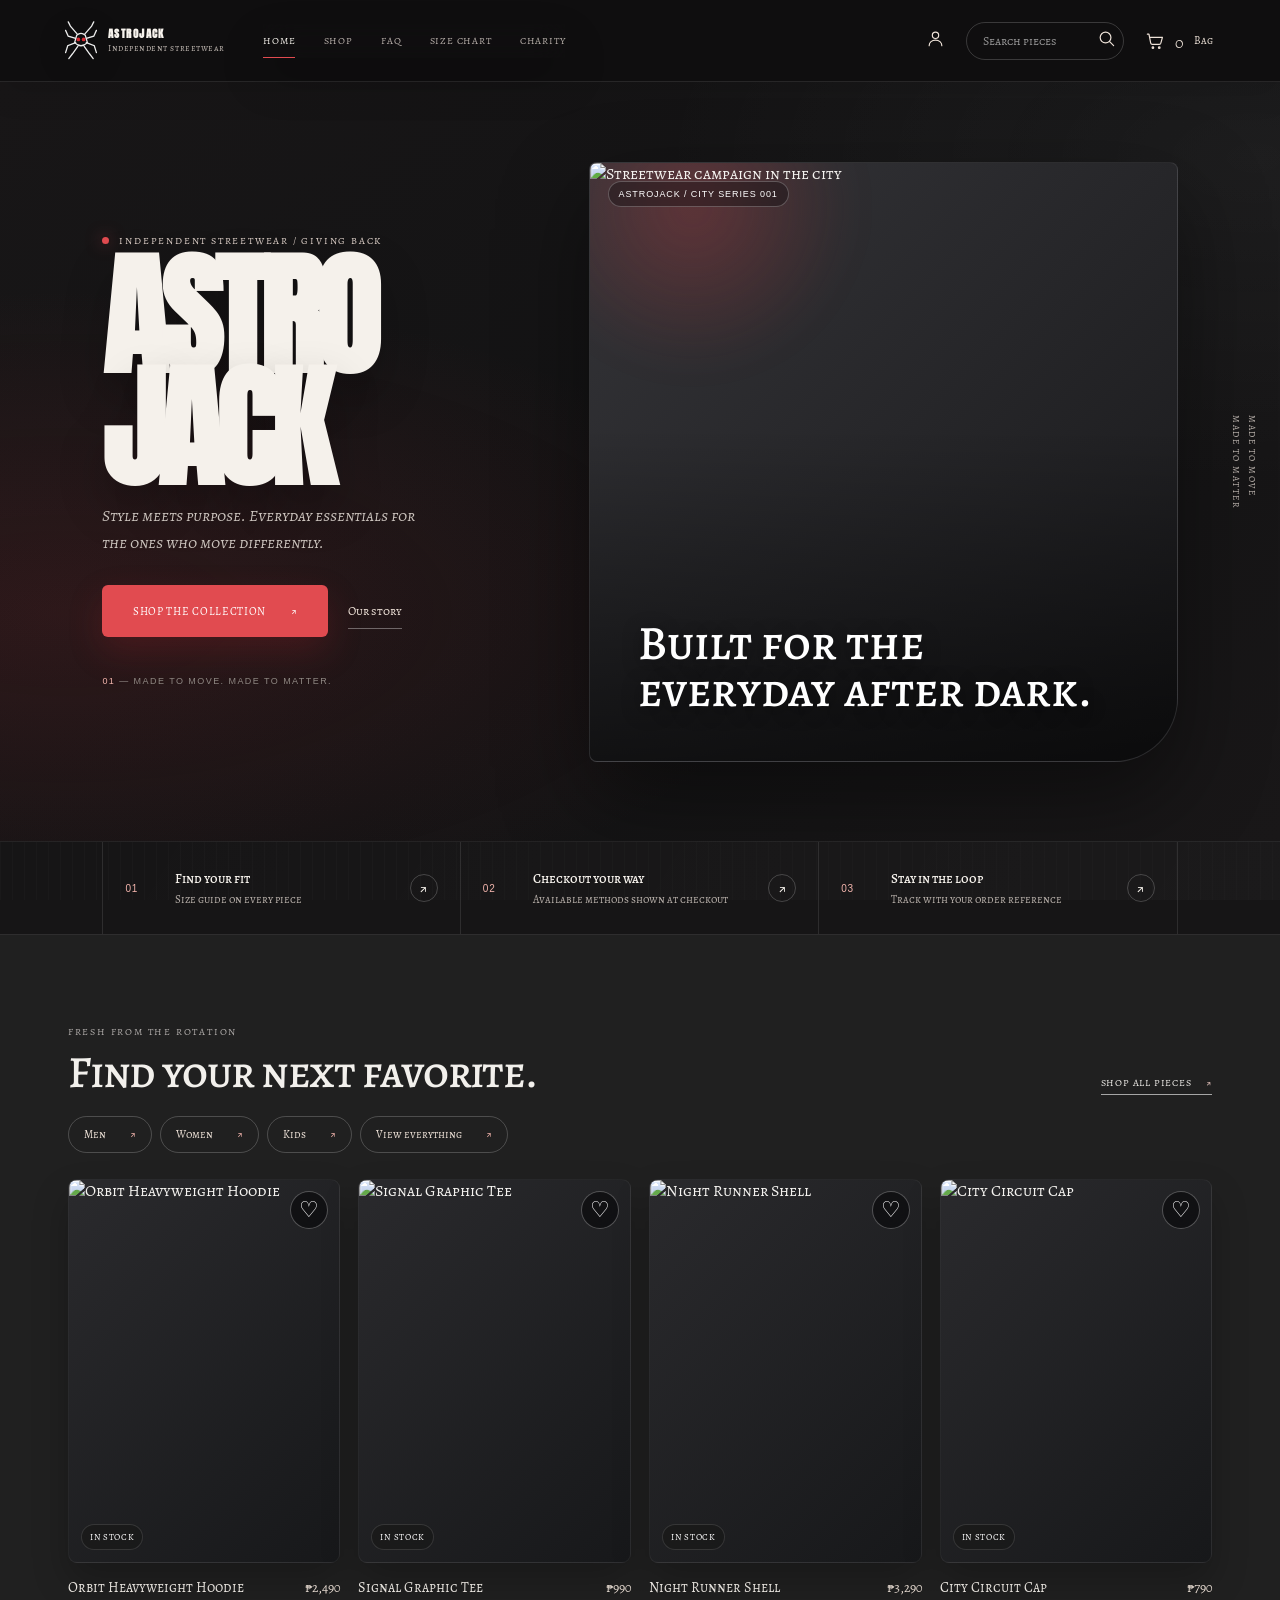
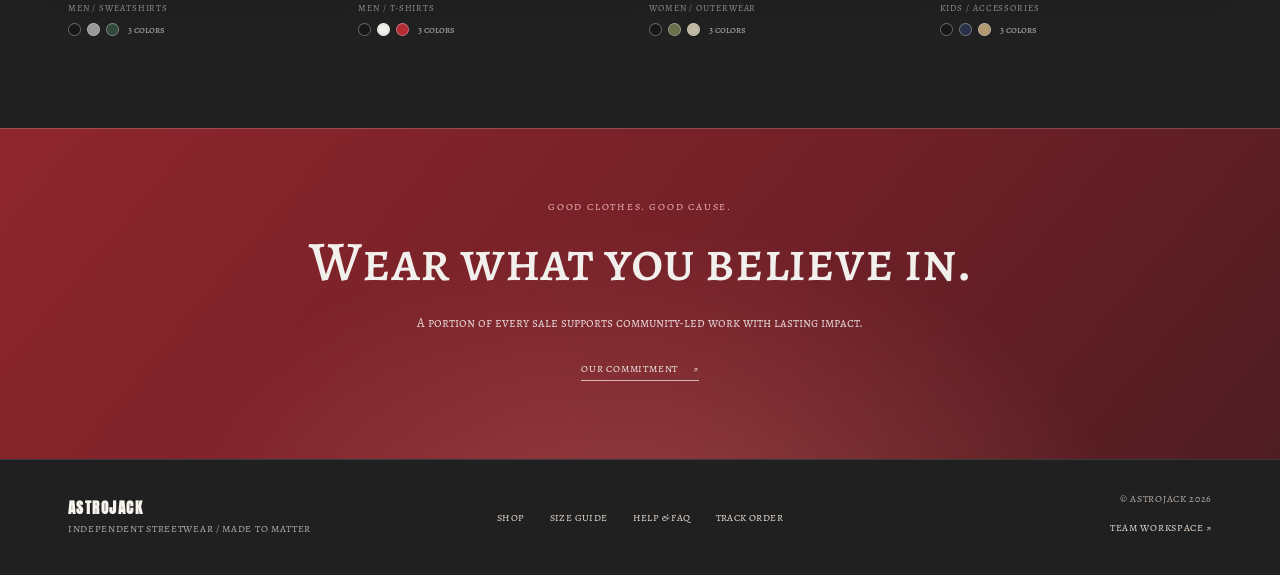
==== commit 36044f9a: "Fix storefront bag controls and catalogue metadata Co-authored-by: Copilot <223556219+Copilot@users." ====
--- a/astrojack-storefront/index.html
+++ b/astrojack-storefront/index.html
@@ -8,10 +8,10 @@
   <link rel="preconnect" href="https://fonts.googleapis.com">
   <link rel="preconnect" href="https://fonts.gstatic.com" crossorigin>
   <link href="https://fonts.googleapis.com/css2?family=Alegreya+SC:ital,wght@0,400;0,500;0,700;1,400;1,500&family=Anton&display=swap" rel="stylesheet">
-  <link rel="stylesheet" href="style.css">
+  <link rel="stylesheet" href="style.css?v=2">
 </head>
 <body data-app-mode="customer">
   <div id="app"></div>
-  <script src="script.js"></script>
+  <script src="script.js?v=2"></script>
 </body>
 </html>
--- a/astrojack-storefront/style.css
+++ b/astrojack-storefront/style.css
@@ -5,18 +5,18 @@
 ═══════════════════════════════════════════════════ */
 
 :root {
-  --bg: #0d0d0f;
-  --bg-deep: #08090a;
-  --panel: rgba(24, 24, 26, 0.9);
-  --panel-strong: #1a1a1c;
-  --panel-soft: #212124;
-  --line: rgba(255, 255, 255, 0.09);
-  --line-strong: rgba(255, 255, 255, 0.18);
-  --text: #f5f1eb;
-  --muted: #b3aca7;
-  --muted-strong: #e9e0d6;
-  --accent: #de3e44;
-  --accent-soft: #f1b7b0;
+  --bg: #111112;
+  --bg-deep: #09090a;
+  --panel: rgba(25, 24, 25, 0.94);
+  --panel-strong: #1b1a1b;
+  --panel-soft: #242223;
+  --line: rgba(255, 255, 255, 0.1);
+  --line-strong: rgba(255, 255, 255, 0.2);
+  --text: #f7f3ed;
+  --muted: #b9b1ab;
+  --muted-strong: #eee2d8;
+  --accent: #e14b50;
+  --accent-soft: #f2b4ac;
   --chip: #2b2a2d;
   --shadow: rgba(0, 0, 0, 0.35);
   --glow: rgba(222, 62, 68, 0.22);
@@ -81,7 +81,7 @@
 
 /* ── NAV ─────────────────────────────────────────
    Fixed bar, inner content centred at 1438px.     */
-nav {
+.main-nav {
   position: fixed;
   inset: 0 0 auto 0;
   z-index: 999;
@@ -500,7 +500,9 @@
 .icon-button { position: relative; width: 24px; height: 28px; padding: 2px; color: var(--muted-strong); transition: color .2s ease, transform .2s ease; }
 .icon-button:hover { color: var(--text); transform: translateY(-1px); }
 .icon-button svg { width: 19px; height: 19px; fill: none; stroke: currentColor; stroke-width: 1.5; stroke-linecap: round; stroke-linejoin: round; }
-.cart-trigger span { position: absolute; top: -5px; right: -8px; min-width: 15px; height: 15px; display: grid; place-items: center; border-radius: 50%; background: linear-gradient(135deg, #ef4f5a, #cf212d); color: white; font: 9px Arial, sans-serif; box-shadow: 0 10px 18px rgba(222, 62, 68, 0.45); }
+.cart-trigger { width: auto; display: inline-flex; align-items: center; gap: 6px; padding-inline: 3px; white-space: nowrap; }
+.cart-trigger .cart-count { position: absolute; top: -5px; right: -8px; min-width: 15px; height: 15px; display: grid; place-items: center; border-radius: 50%; background: linear-gradient(135deg, #ef4f5a, #cf212d); color: white; font: 9px Arial, sans-serif; box-shadow: 0 10px 18px rgba(222, 62, 68, 0.45); }
+.cart-trigger::after { content: "Bag"; color: inherit; font-size: 11px; }
 .header-search { display: flex; align-items: center; border-bottom: 1px solid rgba(255,255,255,0.2); }
 .header-search input { width: 100px; border: 0; outline: 0; background: transparent; color: white; padding: 6px 4px; font-size: 11px; }
 .header-search input::placeholder { color: rgba(255,255,255,0.56); }
@@ -892,4 +894,171 @@
   .admin-intro { align-items: flex-start; flex-direction: column; }
   .admin-context { width: 100%; justify-content: space-between; }
   .site-footer { flex-wrap: wrap; font-size: 8px; }
-}+}
+
+  /* Storefront polish */
+  .skip-link {
+    position: fixed;
+    z-index: 1000;
+    top: 12px;
+    left: 12px;
+    padding: 12px 16px;
+    transform: translateY(-160%);
+    border-radius: 8px;
+    background: var(--text);
+    color: #171516;
+    font: 600 12px/1.2 Arial, sans-serif;
+    transition: transform .2s ease;
+  }
+  .skip-link:focus { transform: translateY(0); }
+  .brand-lockup { display: inline-flex; flex: 0 0 auto; align-items: center; gap: 10px; line-height: 1; }
+  .brand-lockup .spider-mark { width: 34px; height: 46px; }
+  .brand-wordmark { display: grid; gap: 5px; color: var(--text); font: 700 11px/1 'Anton', Impact, sans-serif; letter-spacing: .13em; }
+  .brand-wordmark small { color: var(--muted); font: 9px/1 'Alegreya SC', Georgia, serif; letter-spacing: .06em; }
+  .store-header { gap: clamp(18px, 3vw, 42px); background: rgba(14, 13, 14, .94); border-bottom-color: rgba(255,255,255,.1); }
+  .main-nav button { font-size: 10px; letter-spacing: .08em; }
+  .main-nav button.active { border-color: var(--accent); }
+  .header-search { min-height: 38px; border: 1px solid rgba(255,255,255,.18); border-radius: 999px; padding: 0 5px 0 12px; transition: border-color .2s ease, background .2s ease; }
+  .header-search:focus-within { border-color: rgba(242,180,172,.7); background: rgba(255,255,255,.04); }
+  .header-search input { width: clamp(90px, 9vw, 130px); font-size: 12px; }
+  .cart-trigger span { top: -3px; right: -5px; min-width: 18px; height: 18px; }
+  .home-hero {
+    min-height: min(760px, calc(100svh - 82px));
+    grid-template-columns: minmax(0, .82fr) minmax(360px, 1.18fr);
+    padding-inline: clamp(28px, 8vw, 124px);
+    gap: clamp(34px, 6vw, 92px);
+    background:
+      radial-gradient(ellipse at 5% 70%, rgba(171, 43, 49, .16), transparent 43%),
+      radial-gradient(ellipse at 98% 10%, rgba(255,255,255,.045), transparent 34%),
+      linear-gradient(140deg, #181617, #131314 56%, #191718);
+  }
+  .hero-copy { max-width: 570px; }
+  .hero-copy .eyebrow { display: flex; align-items: center; gap: 10px; color: #e4d6ce; }
+  .eyebrow-mark { width: 7px; height: 7px; flex: 0 0 auto; border-radius: 50%; background: var(--accent); box-shadow: 0 0 16px rgba(225,75,80,.6); }
+  .home-hero h1 { font-size: clamp(5.6rem, 10.4vw, 11.5rem); letter-spacing: -.055em; line-height: .78; }
+  .hero-tagline { max-width: 330px; color: #cbc3bd; font-size: 16px; }
+  .hero-actions { display: flex; align-items: center; flex-wrap: wrap; gap: 20px; }
+  .hero-actions .primary-button { width: auto; min-width: 226px; min-height: 52px; justify-content: center; gap: 25px; border-radius: 6px; background: var(--accent); color: white; box-shadow: 0 14px 34px rgba(169,35,43,.23); }
+  .hero-actions .primary-button:hover { background: #ec595f; }
+  .hero-secondary-link { padding: 9px 0; border: 0; border-bottom: 1px solid rgba(255,255,255,.35); background: transparent; color: var(--muted-strong); font-size: 12px; cursor: pointer; }
+  .hero-secondary-link:hover { border-color: var(--accent-soft); color: white; }
+  .hero-edition { margin-top: 38px; color: #8f8883; font: 9px/1.5 Arial, sans-serif; letter-spacing: .16em; }
+  .hero-edition span { color: var(--accent-soft); }
+  .hero-image { min-height: 420px; height: min(600px, 67vh); border-radius: 8px 8px 64px 8px; box-shadow: 0 36px 90px rgba(0,0,0,.42); }
+  .hero-image img { filter: saturate(.86) contrast(1.03); }
+  .hero-image::after { inset: 38% 0 0; background: linear-gradient(transparent 10%, rgba(0,0,0,.55)); }
+  .image-index { top: 18px; bottom: auto; left: 18px; right: auto; padding: 7px 10px; border: 1px solid rgba(255,255,255,.24); border-radius: 999px; background: rgba(13,13,15,.36); font: 9px Arial, sans-serif; letter-spacing: .1em; backdrop-filter: blur(8px); }
+  .hero-image-caption { position: absolute; z-index: 1; left: clamp(20px, 4vw, 48px); bottom: clamp(24px, 4vw, 46px); color: white; font: 500 clamp(27px, 4vw, 48px)/.98 'Alegreya SC', Georgia, serif; text-shadow: 0 4px 20px rgba(0,0,0,.45); }
+  .hero-side-note { color: #bcb4ae; }
+  .value-strip { display: grid; grid-template-columns: repeat(3, minmax(0, 1fr)); padding: 0 clamp(22px, 8vw, 120px); border-bottom: 1px solid var(--line); background: #161516; }
+  .value-strip > div { display: grid; grid-template-columns: 38px 1fr 28px; align-items: center; gap: 12px; min-height: 92px; padding: 16px 22px; border-right: 1px solid var(--line); }
+  .value-strip > div:first-child { border-left: 1px solid var(--line); }
+  .value-icon { color: var(--accent-soft); font: 10px Arial, sans-serif; letter-spacing: .08em; }
+  .value-strip p { display: grid; gap: 5px; }
+  .value-strip strong { color: var(--text); font-size: 13px; font-weight: 500; }
+  .value-strip p span { color: var(--muted); font-size: 11px; }
+  .value-strip button { width: 28px; height: 28px; border: 1px solid var(--line-strong); border-radius: 50%; background: transparent; color: var(--text); cursor: pointer; transition: background .2s ease, transform .2s ease; }
+  .value-strip button:hover { transform: translate(2px,-2px); background: rgba(255,255,255,.08); }
+  .collection-preview, .shop-section { padding-top: clamp(58px, 7vw, 98px); }
+  .section-heading h2 { letter-spacing: -.025em; }
+  .home-category-links { display: flex; flex-wrap: wrap; gap: 8px; margin: -6px 0 26px; }
+  .home-category-links button { display: inline-flex; align-items: center; gap: 24px; padding: 10px 15px; border: 1px solid var(--line-strong); border-radius: 999px; background: transparent; color: var(--muted-strong); font-size: 11px; cursor: pointer; transition: color .2s ease, border-color .2s ease, background .2s ease; }
+  .home-category-links button:hover { border-color: var(--accent-soft); background: rgba(225,75,80,.08); color: white; }
+  .home-category-links button span { color: var(--accent-soft); }
+  .product-grid { gap: 30px 18px; }
+  .product-image { border-radius: 9px; box-shadow: 0 18px 36px rgba(0,0,0,.23); }
+  .product-image-cta { position: absolute; right: 12px; bottom: 12px; z-index: 1; display: inline-flex; align-items: center; gap: 10px; padding: 9px 12px; transform: translateY(8px); border: 1px solid rgba(255,255,255,.22); border-radius: 999px; background: rgba(15,14,15,.82); color: white; font-size: 10px; opacity: 0; transition: opacity .2s ease, transform .2s ease; backdrop-filter: blur(8px); }
+  .product-card:hover .product-image-cta, .product-image:focus-visible .product-image-cta { transform: translateY(0); opacity: 1; }
+  .product-caption { font-size: 14px; }
+  .product-caption > span { font-variant-numeric: tabular-nums; }
+  .product-subtitle { letter-spacing: .1em; }
+  .card-colors { align-items: center; gap: 6px; }
+  .card-colors .color-swatch { width: 13px; height: 13px; }
+  .color-count { margin-left: 3px; color: var(--muted); font-size: 10px; }
+  .cause-strip { position: relative; overflow: hidden; background: radial-gradient(ellipse at 50% 130%, rgba(244,136,129,.3), transparent 54%), linear-gradient(130deg,#8f262d,#702027 58%,#4e1d22); }
+  .cause-copy { max-width: 470px; margin: 0 auto 22px; color: rgba(255,255,255,.78); font-size: 13px; line-height: 1.7; }
+  .site-footer { display: grid; grid-template-columns: 1fr auto 1fr; min-height: 116px; gap: 24px; padding-block: 24px; font-size: 10px; }
+  .footer-brand, .footer-meta { display: grid; gap: 7px; }
+  .footer-brand strong { color: var(--text); font: 700 15px/1 'Anton', Impact, sans-serif; letter-spacing: .1em; }
+  .footer-brand span, .footer-meta span { color: var(--muted); }
+  .footer-links { display: flex; flex-wrap: wrap; justify-content: center; gap: clamp(12px, 2vw, 25px); }
+  .footer-links button { color: var(--muted-strong); font-size: 10px; letter-spacing: .04em; }
+  .footer-links button:hover, .footer-meta a:hover { color: var(--accent-soft); }
+  .footer-meta { justify-items: end; }
+  .footer-meta a { color: var(--muted-strong); }
+  .shop-section { max-width: 1680px; margin-inline: auto; }
+  .section-heading h1 { max-width: 700px; }
+  .filter-row { align-items: center; }
+  .filter-chip { min-height: 37px; }
+  .type-filter select { min-height: 38px; border-radius: 6px; }
+  .detail-layout { max-width: 1680px; margin-inline: auto; }
+  .detail-gallery img { border-radius: 8px 8px 50px 8px; }
+  .detail-info { position: sticky; top: 116px; }
+  .color-option, .size-option { border-radius: 6px; transition: border-color .2s ease, background .2s ease, color .2s ease; }
+  .size-option:hover { border-color: var(--accent-soft); }
+  .checkout-panel { border-color: var(--line-strong); border-radius: 10px; background: linear-gradient(145deg, rgba(33,31,32,.96), rgba(22,21,22,.96)); box-shadow: 0 20px 55px rgba(0,0,0,.18); }
+  .checkout-panel h2 { font-size: 20px; }
+  .checkout-panel input, .checkout-panel textarea, .checkout-panel select, .inline-form input, .tracking-form input, .admin-login-card input { min-height: 46px; border-radius: 6px; border-color: #514b49; }
+  .checkout-panel input:focus, .checkout-panel textarea:focus, .checkout-panel select:focus, .tracking-form input:focus { border-color: var(--accent-soft); }
+  .primary-button { border-radius: 6px; background: var(--accent); color: white; box-shadow: 0 12px 25px rgba(190,52,63,.2); }
+  .primary-button:hover { background: #ed575d; box-shadow: 0 16px 30px rgba(190,52,63,.25); }
+  .admin-login-card, .admin-section, .stats-row article { border-radius: 8px; }
+  .site-footer a, .site-footer button { min-height: 32px; display: inline-flex; align-items: center; }
+  ::selection { background: rgba(225,75,80,.45); color: white; }
+
+  @media (max-width: 800px) {
+    .store-header { gap: 17px; }
+    .brand-wordmark small { display: none; }
+    .home-hero { grid-template-columns: minmax(0, .9fr) minmax(280px, 1.1fr); padding-inline: 30px; }
+    .home-hero h1 { font-size: clamp(5rem, 12vw, 7.5rem); }
+    .value-strip { padding-inline: 20px; }
+    .value-strip > div { grid-template-columns: 28px 1fr; padding-inline: 12px; }
+    .value-strip button { display: none; }
+    .site-footer { grid-template-columns: 1fr 1fr; }
+    .footer-links { grid-column: 1 / -1; grid-row: 2; justify-content: flex-start; }
+    .footer-meta { grid-column: 2; grid-row: 1; }
+  }
+  @media (max-width: 580px) {
+    .store-header { gap: 10px; }
+    .brand-lockup { gap: 6px; }
+    .brand-lockup .spider-mark { width: 29px; height: 40px; }
+    .brand-wordmark { font-size: 10px; }
+    .header-tools { gap: 10px; }
+    .header-search { min-height: 34px; padding-left: 7px; }
+    .header-search input { width: 70px; padding-inline: 2px; font-size: 11px; }
+    .header-search .icon-button { width: 21px; }
+    .header-search .icon-button svg { width: 17px; }
+    .menu-toggle { min-width: 27px; min-height: 36px; border-radius: 6px; }
+    .main-nav { top: 64px; padding: 12px 16px 18px; background: rgba(18,17,18,.98); box-shadow: 0 16px 28px rgba(0,0,0,.24); }
+    .main-nav button { min-height: 38px; padding-inline: 5px; font-size: 10px; }
+    .home-hero { gap: 25px; padding: 38px 20px 25px; }
+    .home-hero h1 { font-size: clamp(68px, 19vw, 86px); }
+    .hero-tagline { max-width: 320px; font-size: 14px; }
+    .hero-actions { gap: 16px; }
+    .hero-actions .primary-button { min-height: 48px; min-width: 208px; padding-inline: 14px; font-size: 10px; }
+    .hero-edition { margin-top: 22px; }
+    .hero-image { height: 74vw; min-height: 270px; border-radius: 6px 6px 42px 6px; }
+    .image-index { left: 11px; top: 11px; font-size: 8px; }
+    .hero-image-caption { left: 20px; bottom: 22px; }
+    .value-strip { grid-template-columns: 1fr; padding-inline: 20px; }
+    .value-strip > div { min-height: 68px; grid-template-columns: 32px 1fr 25px; padding: 12px 4px; border-right: 0; border-bottom: 1px solid var(--line); }
+    .value-strip > div:first-child { border-left: 0; }
+    .value-strip > div:last-child { border-bottom: 0; }
+    .value-strip button { display: grid; place-items: center; }
+    .home-category-links { gap: 7px; margin-bottom: 20px; }
+    .home-category-links button { gap: 12px; padding: 9px 11px; font-size: 10px; }
+    .product-grid { gap: 22px 10px; }
+    .product-image-cta { display: none; }
+    .product-caption { align-items: flex-start; font-size: 11px; }
+    .product-caption > span { font-size: 10px; }
+    .cause-strip { padding: 58px 22px 62px; }
+    .site-footer { grid-template-columns: 1fr; gap: 18px; padding-block: 22px; }
+    .footer-links { grid-column: 1; grid-row: auto; justify-content: flex-start; gap: 8px 18px; }
+    .footer-meta { grid-column: 1; grid-row: auto; justify-items: start; }
+    .filter-row { gap: 14px; }
+    .shop-controls { gap: 9px; }
+  }
+
+  @media (prefers-reduced-motion: reduce) {
+    *, *::before, *::after { scroll-behavior: auto !important; animation-duration: .01ms !important; animation-iteration-count: 1 !important; transition-duration: .01ms !important; }
+  }
